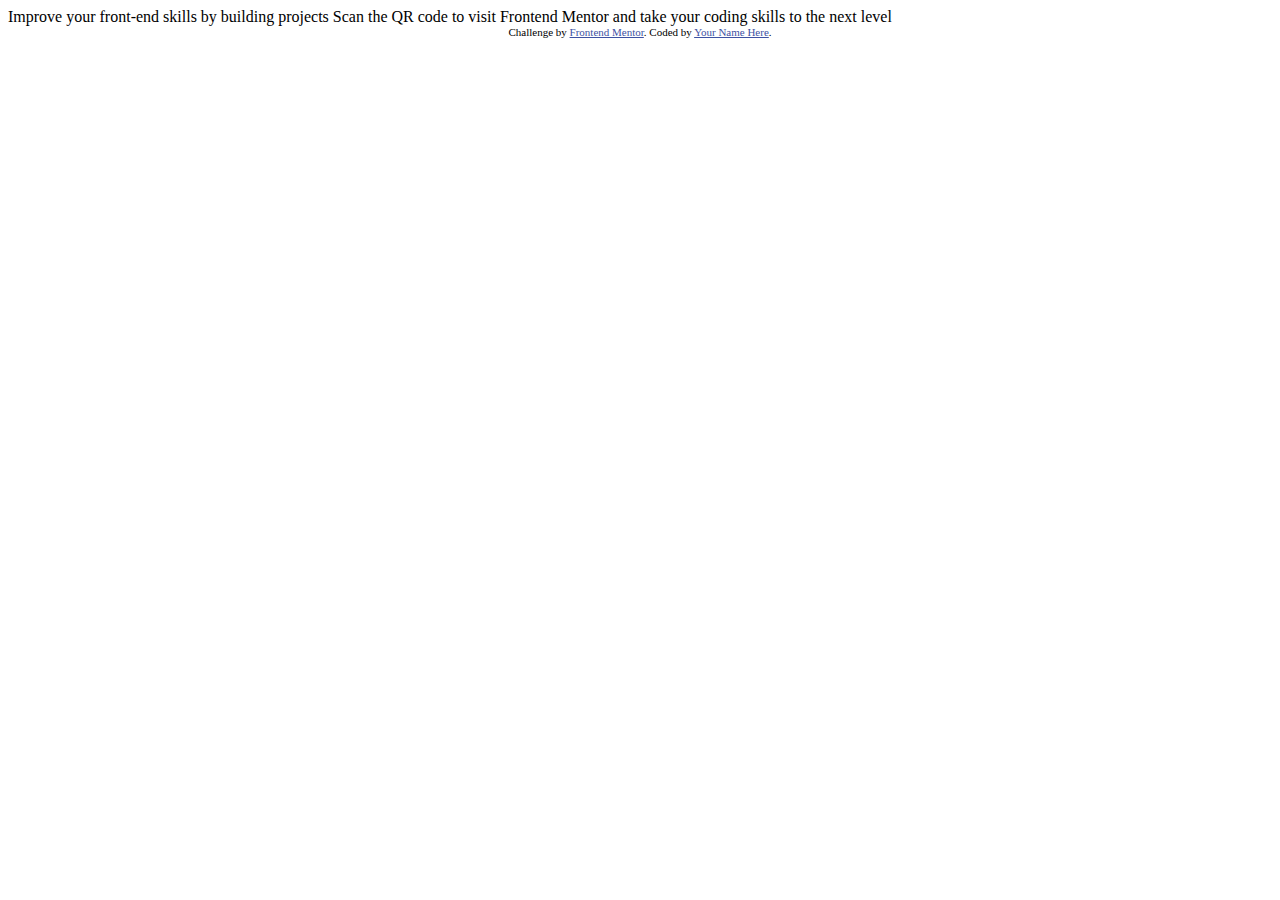
==== index.html @ 7f0e2d9c "Add files via upload" ====
<!DOCTYPE html>
<html lang="en">
<head>
  <meta charset="UTF-8">
  <meta name="viewport" content="width=device-width, initial-scale=1.0"> <!-- displays site properly based on user's device -->

  <link rel="icon" type="image/png" sizes="32x32" href="./images/favicon-32x32.png">
  
  <title>Frontend Mentor | QR code component</title>

  <!-- Feel free to remove these styles or customise in your own stylesheet 👍 -->
  <style>
    .attribution { font-size: 11px; text-align: center; }
    .attribution a { color: hsl(228, 45%, 44%); }
  </style>
</head>
<body>

  Improve your front-end skills by building projects

  Scan the QR code to visit Frontend Mentor and take your coding skills to the next level
  
  <div class="attribution">
    Challenge by <a href="https://www.frontendmentor.io?ref=challenge" target="_blank">Frontend Mentor</a>. 
    Coded by <a href="#">Your Name Here</a>.
  </div>
</body>
</html>
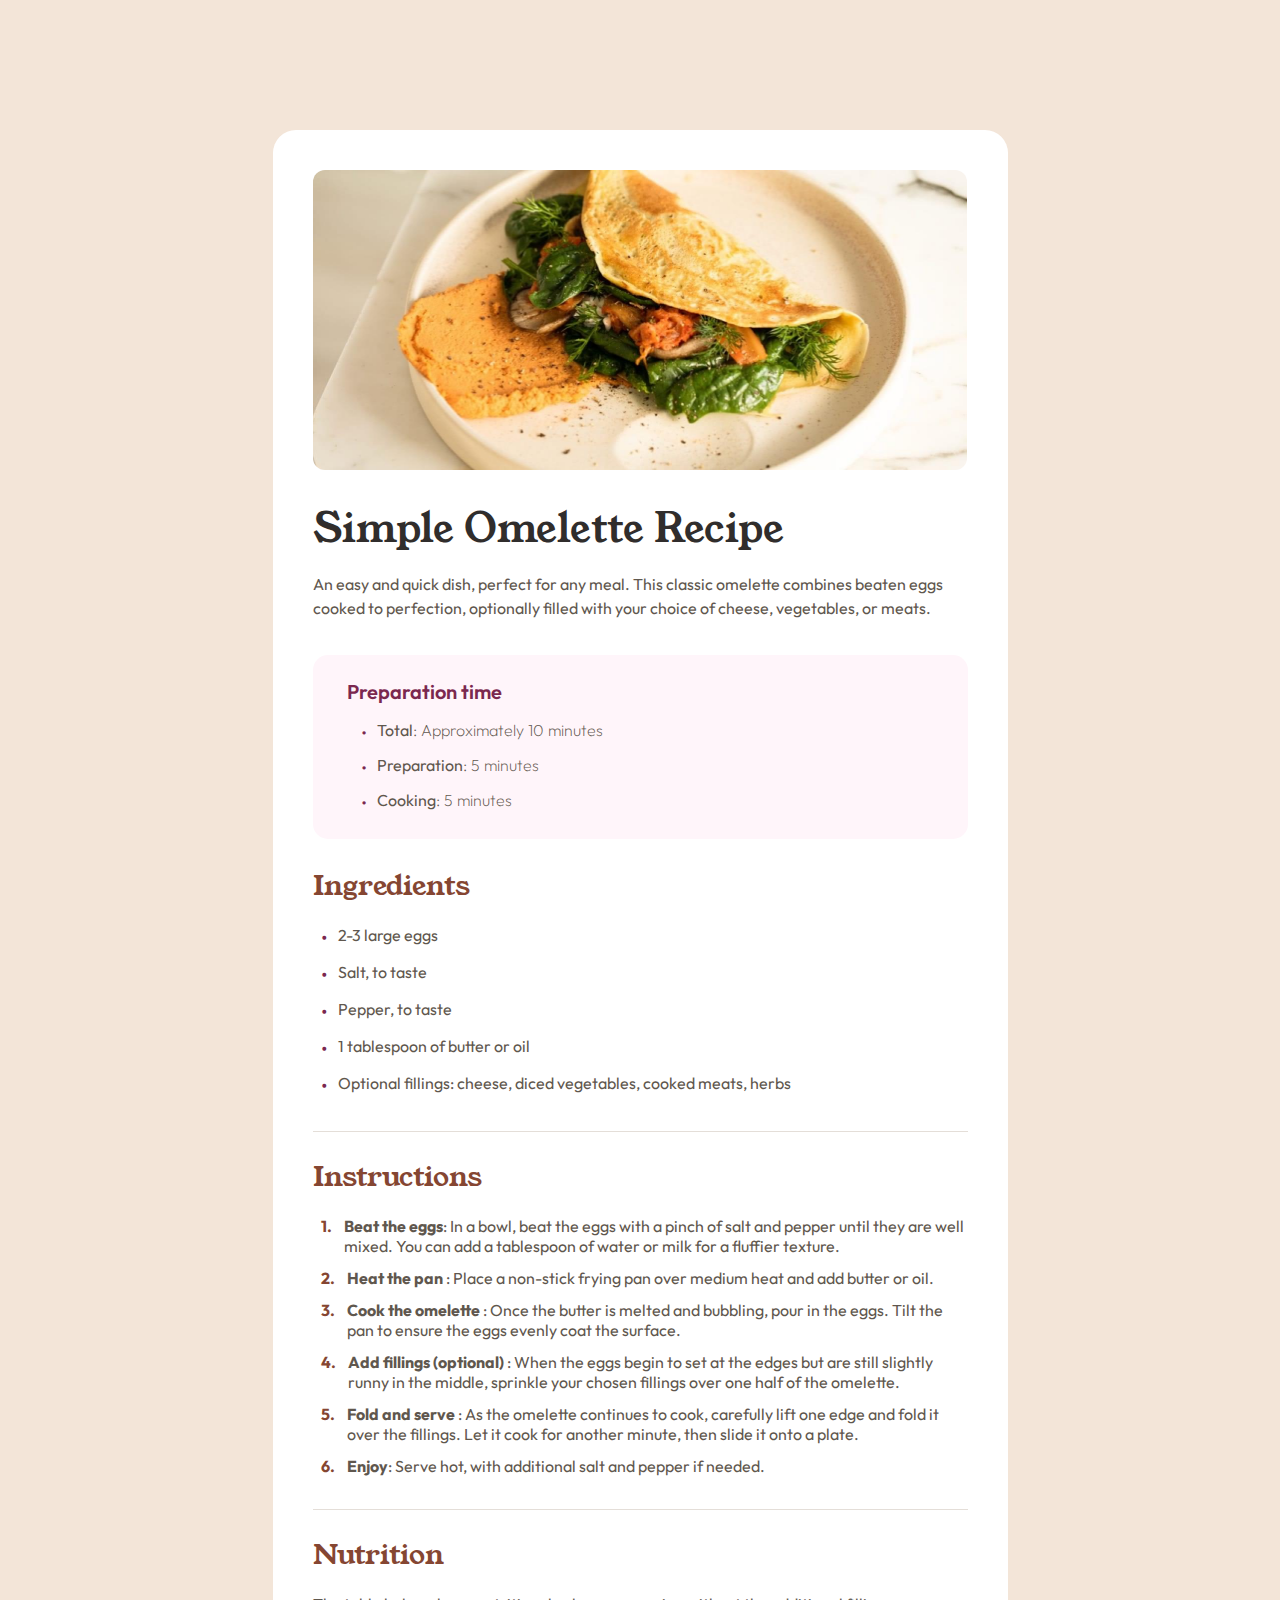
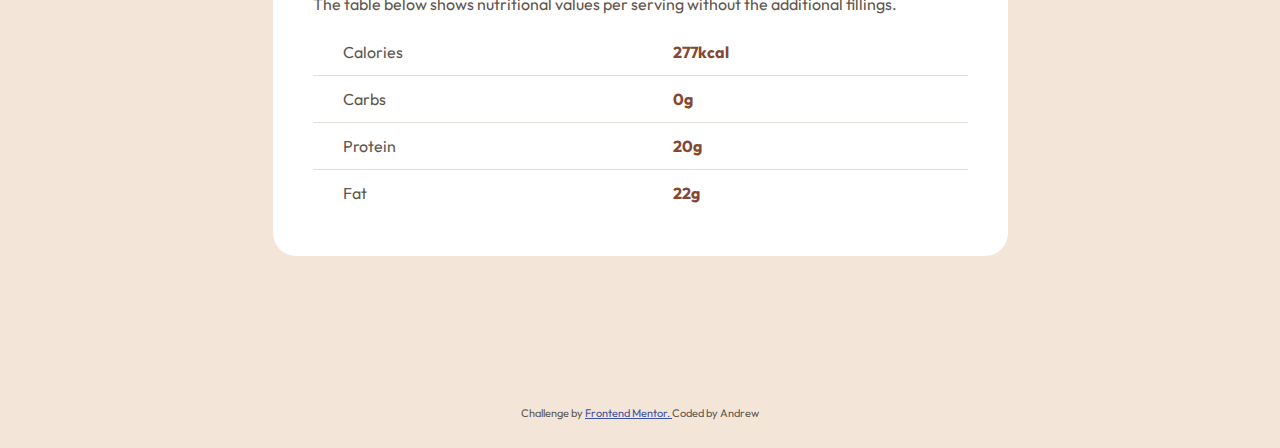
==== commit 2b972c28: "index.html" ====
--- a/index.html
+++ b/index.html
@@ -1,28 +1,95 @@
 <!DOCTYPE html>
 <html lang="en">
 <head>
-  <meta charset="UTF-8">
-  <meta name="viewport" content="width=device-width, initial-scale=1.0"> <!-- displays site properly based on user's device -->
+    <meta charset="UTF-8">
+    <meta name="viewport" content="width=device-width, initial-scale=1.0">
+    <title>Simple Omelette Recipe</title>
+    <link rel="stylesheet" href="https://fonts.googleapis.com/css?family=Outfit">
+    <link rel="preconnect" href="https://fonts.googleapis.com">
+    <link rel="preconnect" href="https://fonts.gstatic.com" crossorigin>
+    <link href="https://fonts.googleapis.com/css2?family=Young+Serif&display=swap" rel="stylesheet">
+    <link rel="icon" type="image/x-icon"  href="images/favicon.ico">
+    <link rel="stylesheet" href="Recipe.css">
+</head>
 
-  <link rel="icon" type="image/png" sizes="32x32" href="./images/favicon-32x32.png">
-  
-  <title>Frontend Mentor | QR code component</title>
+<body>
+    <div class="top"></div>
 
-  <!-- Feel free to remove these styles or customise in your own stylesheet 👍 -->
-  <style>
-    .attribution { font-size: 11px; text-align: center; }
-    .attribution a { color: hsl(228, 45%, 44%); }
-  </style>
-</head>
-<body>
+    <div class="content">
+        <img src="images/image-omelette.jpg" alt="Omelette" class="omelette">
 
-  Improve your front-end skills by building projects
+        <h1>Simple Omelette Recipe</h1>
 
-  Scan the QR code to visit Frontend Mentor and take your coding skills to the next level
-  
-  <div class="attribution">
-    Challenge by <a href="https://www.frontendmentor.io?ref=challenge" target="_blank">Frontend Mentor</a>. 
-    Coded by <a href="#">Your Name Here</a>.
-  </div>
+        <p>An easy and quick dish, perfect for any meal.
+           This classic omelette combines beaten eggs cooked to perfection,
+           optionally filled with your choice of cheese, vegetables,
+           or meats.</p>
+
+           <div class="purple"> 
+            <h3 class="pt"> Preparation time </h3>
+            <ul style="color: hsl(30, 10%, 34%);">
+               <li style="margin-bottom: 10px;"><div><b>Total</b>: Approximately 10 minutes<br></div></li>
+               <li style="margin-bottom: 10px;"> <div><b>Preparation</b>: 5 minutes<br></div></li>
+               <li style="margin-bottom: 10px;"> <div><b> Cooking</b>: 5 minutes<br></div></li>
+            </ul>
+           </div>
+
+           
+    <div class="ingredients">
+        <h3 class="brown-pink">Ingredients</h3>
+        <ul style="padding-left: 8px;">
+            <li> 2-3 large eggs</li>
+            <li> Salt, to taste</li>
+            <li> Pepper, to taste</li>
+            <li> 1 tablespoon of butter or oil</li>
+            <li> Optional fillings: cheese, diced vegetables, cooked meats, herbs</li>
+        </ul>
+    </div>
+    <hr class="horizontal-line">
+
+        <div>
+            <h3 class="brown-pink">Instructions</h3>
+            <ol style="padding: 0px;">
+               <li> <div><strong> Beat the eggs</strong>: In a bowl, beat the eggs with a pinch of salt and pepper until they are well mixed.
+                You can add a tablespoon of water or milk for a fluffier texture. </div></li>
+
+               <li> <div><strong> Heat the pan </strong>: Place a non-stick frying pan over medium heat and add butter or oil.</div></li>
+
+               <li> <div><strong> Cook the omelette </strong>: Once the butter is melted and bubbling, pour in the eggs.
+                     Tilt the pan to ensure the eggs evenly coat the surface. </div></li>
+
+               <li> <div><strong>Add fillings (optional) </strong>: When the eggs begin to set at the edges but are still slightly runny in the middle,
+                     sprinkle your chosen fillings over one half of the omelette.</div></li>
+
+               <li> <div><strong>Fold and serve </strong>: As the omelette continues to cook, carefully lift one edge and fold it over the fillings. 
+                    Let it cook for another minute, then slide it onto a plate.</div></li>
+
+               <li> <div><strong>Enjoy</strong>: Serve hot, with additional salt and pepper if needed. </div></li>
+
+            </ol>
+        </div>
+
+        <hr class="horizontal-line">
+
+        <div class="brown-pink">Nutrition</div>
+        <div style="margin-bottom: 15px;">The table below shows nutritional values per serving without the additional fillings.</div>
+
+        <div class="quanity">Calories</div> <div class="quanity-grams">277kcal</div>
+        <hr class="quanity-horizontal-line">
+        <div class="quanity">Carbs</div> <div class="quanity-grams">0g</div>
+        <hr class="quanity-horizontal-line">
+        <div class="quanity">Protein</div> <div class="quanity-grams">20g</div>
+        <hr class="quanity-horizontal-line">
+        <div class="quanity">Fat</div> <div class="quanity-grams">22g</div>
+    </div>
+
+    <div style="margin-bottom: 130px;"></div>
+
+    <div class="codedby"> Challenge by
+        <a href="https://www.frontendmentor.io/home" target="_blank" style="color: hsl(228, 45%, 44%);;">
+            Frontend Mentor. 
+        </a>
+    Coded by Andrew
+    </div>
 </body>
 </html>--- a/Recipe.css
+++ b/Recipe.css
@@ -0,0 +1,151 @@
+body {
+    background-color:rgb(243, 229, 216) ;
+    color: hsl(30, 10%, 34%);
+    font-family: "Outfit";
+}
+
+*{
+    box-sizing: border-box;
+}
+
+ul li:before { 
+    content:"•"; 
+    font-size: 15pt;
+    padding-right: 10px;
+    color: hsl(332, 51%, 32%);
+
+}
+
+ul { 
+    list-style: none;
+}
+
+ol {
+    counter-reset: section;
+    list-style: none;
+}
+
+ol li::before {
+    counter-increment: section;
+    content: counter(section) ".";
+    color: hsl(14, 45%, 36%); 
+    font-weight: 700;
+    padding-right: 12px;
+    padding-left: 8px;
+  }
+
+ ol li, ul li {
+    display: flex;
+  }
+
+.omelette{
+    display: block;
+    margin: auto;
+    max-width: 100%;
+    border-radius: 12px;
+    margin-bottom: 30px;
+}
+
+.top{
+    margin: 130px;
+}
+
+
+.content{
+    background-color: white;
+    border-radius: 23px;
+    margin-left: auto;
+    margin-right: auto;
+    padding: 40px;
+    width: 735px;
+    max-width: 100%;
+}
+
+.content h1{
+    font-size: 40px;
+    color: hsl(24, 5%, 18%);
+    font-family: 'Young Serif', serif;
+    font-weight: 400;
+    margin-top: 0;
+    margin-bottom: 15px;
+}
+
+.content p {
+    font-size: 16px;
+    color: hsl(30, 10%, 34%);
+    margin-top: 0px;
+    margin-bottom: 35px;
+    line-height: 1.5;
+}
+
+.purple{
+    background-color: rgb(255,245,250);
+    border-radius: 15px;
+    padding: 8px;
+    color: hsl(332, 51%, 32%);
+    font-weight: 200;
+    margin-bottom: 27px;
+}
+
+.pt {
+    margin: 16px;
+    font-weight: 600;
+    padding-left: 10px;
+    font-size: 20px;
+}
+
+.brown-pink{
+    color: hsl(14, 45%, 36%);
+    font-family: 'Young Serif', serif;
+    font-weight: 400;
+    font-size: 28px;
+    margin-bottom: 20px;
+    margin-top: 0;
+
+}
+
+.ingredients {
+    font-size: 16px;
+    padding: 0;
+}
+
+li{
+    margin-bottom: 12px;
+}
+
+.list{
+    display: block;
+}
+
+.horizontal-line{
+    background-color: hsl(30, 18%, 87%);
+    border: none;
+    height: 1px;
+    margin: 33px 0 25px;
+}
+
+.quanity{
+    padding: 13px 30px;
+    display: inline-block;
+    width: 50%;
+}
+
+.quanity-horizontal-line{
+    margin: 0px;
+    background-color: hsl(30, 18%, 87%);
+    border: none;
+    height: 1px;
+}
+
+.quanity-grams{
+    padding: 13px 30px;
+    display: inline-block;
+    color: hsl(14, 45%, 36%);
+    font-weight: 700;
+}
+
+.codedby{
+    font-size: 11px;
+    text-align: center;
+    padding: 20px;
+}
